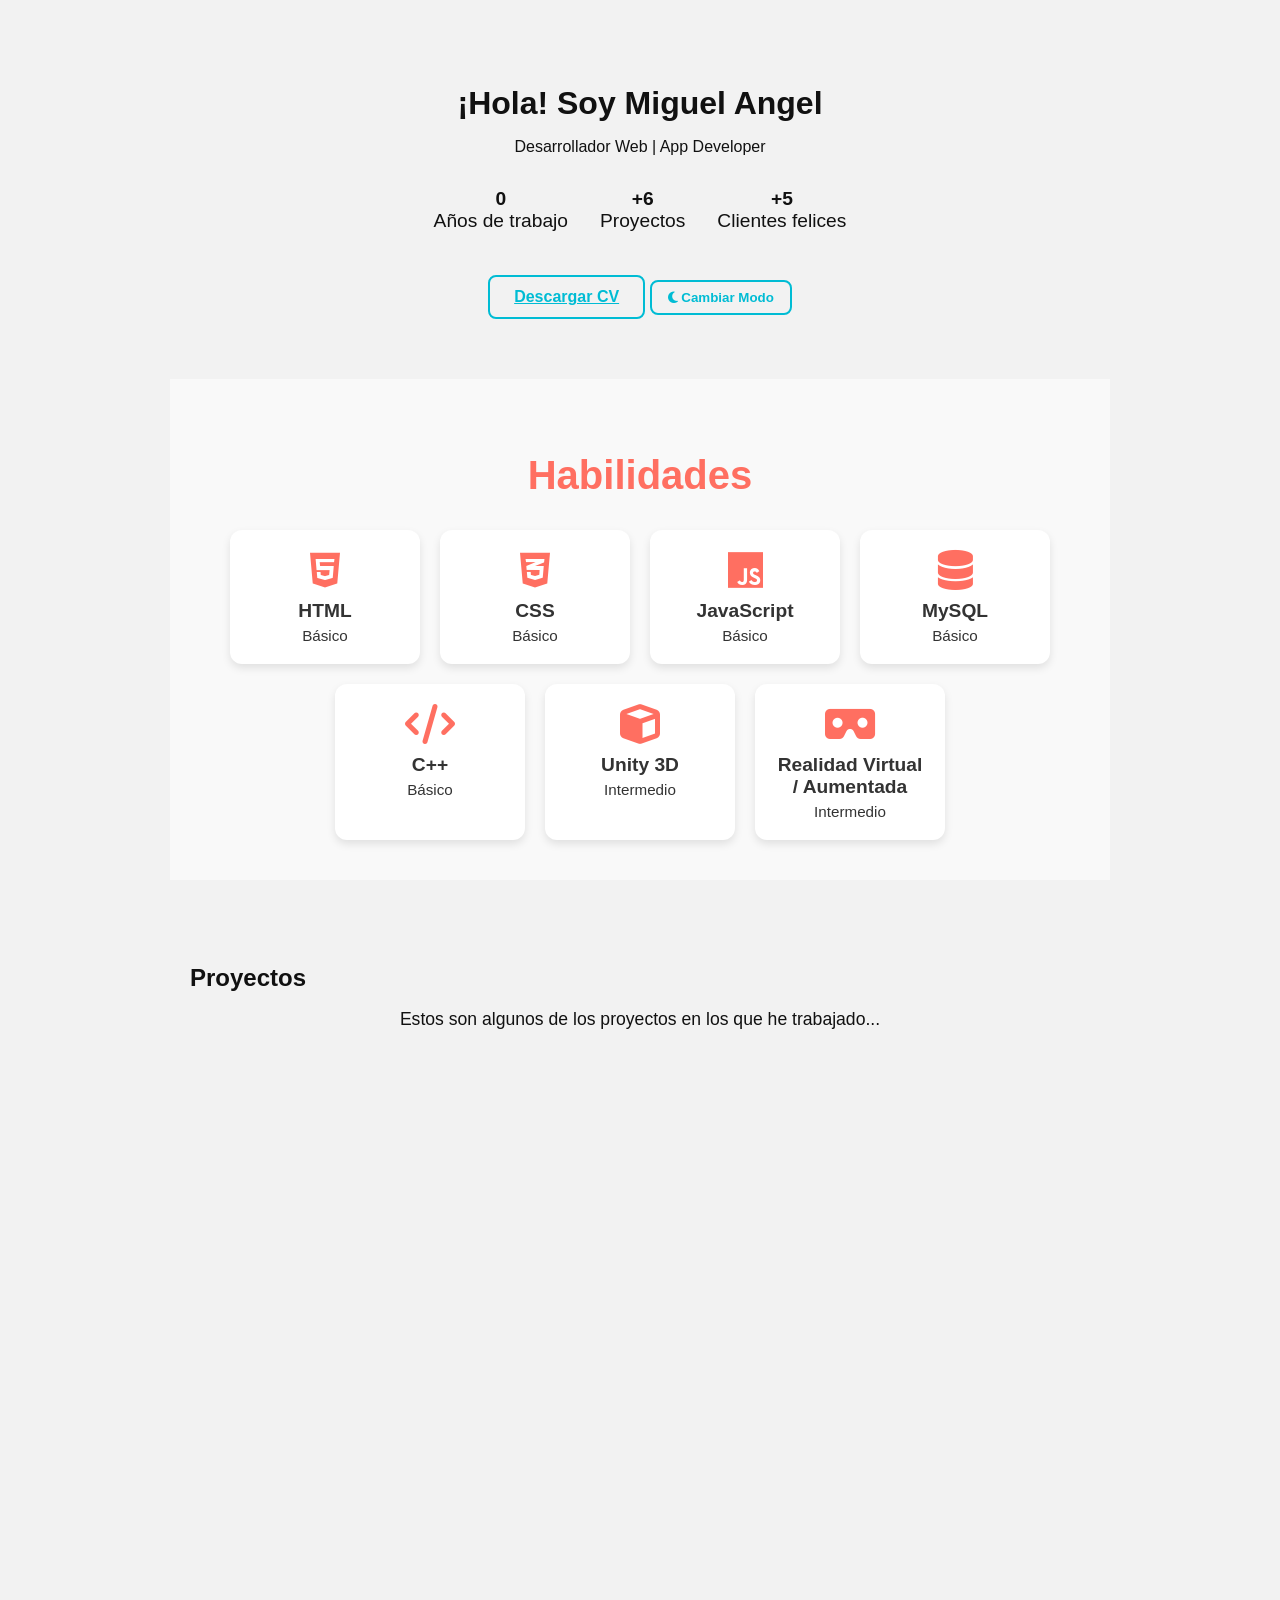
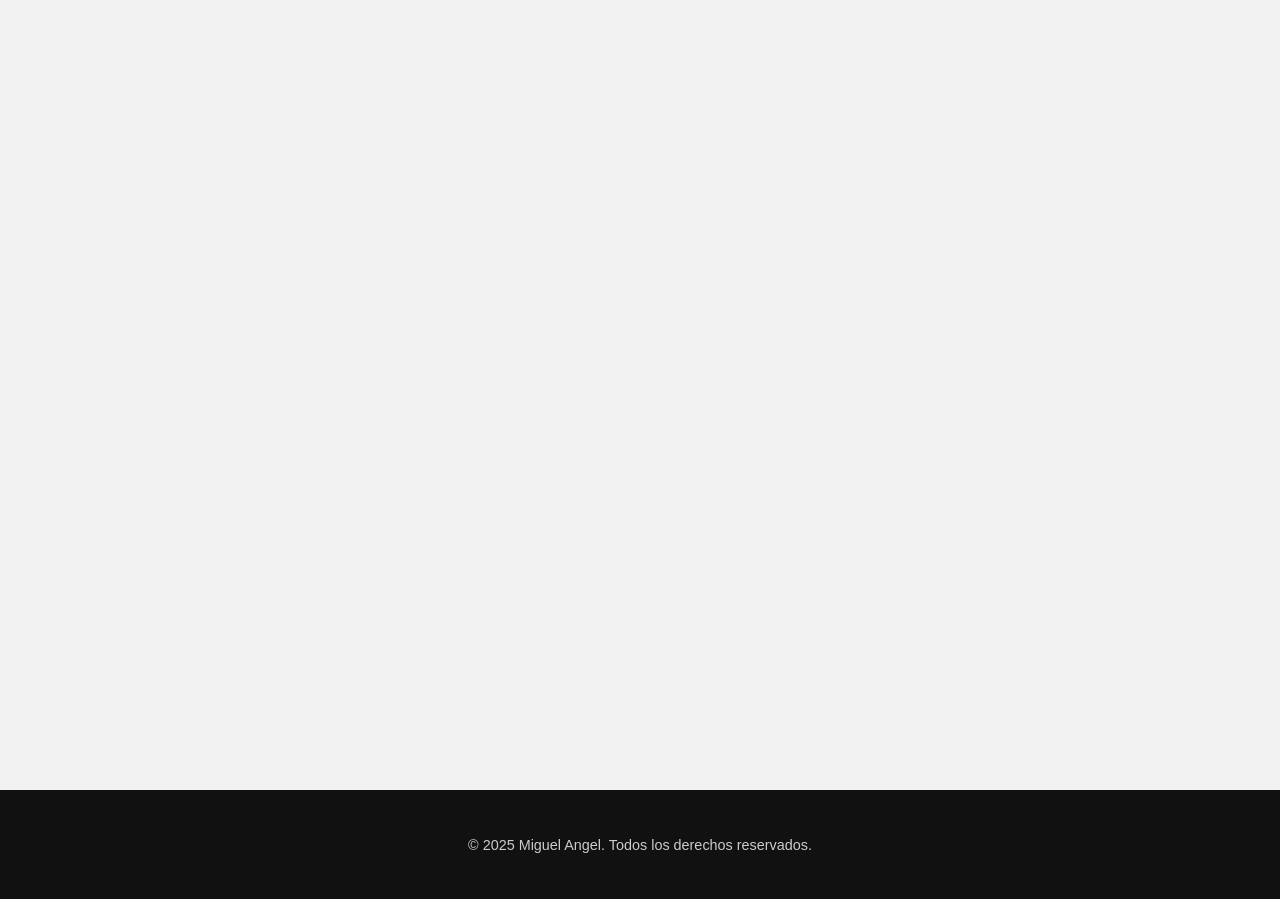
==== index.html @ 4f987057 "Rename Portafolio.html to index.html" ====
<!DOCTYPE html>
<html lang="es">
<head>
  <meta charset="UTF-8" />
  <meta name="viewport" content="width=device-width, initial-scale=1.0"/>
  <title>Mi Portafolio</title>
  <link rel="stylesheet" href="styles.css" />
  <link rel="stylesheet" href="https://cdnjs.cloudflare.com/ajax/libs/font-awesome/6.5.0/css/all.min.css">
</head>
<body class="light-mode">
  <header class="hero">
    <h1>¡Hola! Soy Miguel Angel</h1>
    <p>Desarrollador Web | App Developer</p>
    <div class="stats">
      <div><strong>0</strong><br>Años de trabajo</div>
      <div><strong>+6</strong><br>Proyectos</div>
      <div><strong>+5</strong><br>Clientes felices</div>
    </div>
    <a href="Curriculum Profesional.pdf" class="btn-cv" download>Descargar CV</a>
    <button id="themeToggle" class="toggle-theme"><i class="fas fa-moon"></i> Cambiar Modo</button>
  </header>

  <section class="skills" id="skills">
    <h2>Habilidades</h2>
    <div class="skills-container">
      <!-- Tus tarjetas de habilidades aquí -->
      <div class="skill-card"><i class="fab fa-html5 skill-icon"></i><h4>HTML</h4><p>Básico</p></div>
      <div class="skill-card"><i class="fab fa-css3-alt skill-icon"></i><h4>CSS</h4><p>Básico</p></div>
      <div class="skill-card"><i class="fab fa-js skill-icon"></i><h4>JavaScript</h4><p>Básico</p></div>
      <div class="skill-card"><i class="fas fa-database skill-icon"></i><h4>MySQL</h4><p>Básico</p></div>
      <div class="skill-card"><i class="fas fa-code skill-icon"></i><h4>C++</h4><p>Básico</p></div>
      <div class="skill-card"><i class="fas fa-cube skill-icon"></i><h4>Unity 3D</h4><p>Intermedio</p></div>
      <div class="skill-card"><i class="fas fa-vr-cardboard skill-icon"></i><h4>Realidad Virtual / Aumentada</h4><p>Intermedio</p></div>
    </div>
  </section>

  <section class="projects" id="projects">
    <h2>Proyectos</h2>
    <p class="projects-subtitle">Estos son algunos de los proyectos en los que he trabajado...</p>
    <div class="project-list">
      <!-- Proyecto 1 -->
      <div class="project-card">
        <div class="card-inner">
          <div class="card-front">
            <img src="img/pet.jpeg" alt="Aplicación PETLOVERS AR">
            <div class="project-info">
              <h3>Aplicación PETLOVERS AR</h3>
              <p>App AR con productos para mascotas.</p>
              <span>Tecnologías: Unity, AR Foundation</span>
            </div>
          </div>
          <div class="card-back">
            <img src="img/pet.jpeg" alt="Vista trasera del proyecto">
          </div>
        </div>
      </div>

      <!-- Proyecto 2 -->
      <div class="project-card">
        <div class="card-inner">
          <div class="card-front">
            <img src="img/petlovers.png" alt="PetLovers Web">
            <div class="project-info">
              <h3>Web Tienda Mascotas</h3>
              <p>Web desarrollada para productos de mascotas.</p>
              <span>Tecnologías: Html, CSS, JavaScript</span>
            </div>
          </div>
          <div class="card-back">
            <img src="img/petlovers.png" alt="Vista trasera">
          </div>
        </div>
      </div>

      <!-- Proyecto 3 -->
      <div class="project-card">
        <div class="card-inner">
          <div class="card-front">
            <img src="img/fantasmita.jpeg" alt="Juego 2D Fantasmita">
            <div class="project-info">
              <h3>Juego 2D Fantasmita</h3>
              <p>Recolecta diamantes en distintos niveles con dificultad progresiva.</p>
              <span>Tecnologías: Unity, C#</span>
            </div>
          </div>
          <div class="card-back">
            <img src="img/fantasmita.jpeg" alt="Vista trasera">
          </div>
        </div>
      </div>

      <!-- Proyecto 4 -->
      <div class="project-card">
        <div class="card-inner">
          <div class="card-front">
            <img src="img/gym.jpeg" alt="Gym Image Target">
            <div class="project-info">
              <h3>Gym Image Target</h3>
              <p>AR con modelo 3D en caminadora al escanear una imagen.</p>
              <span>Tecnologías: Unity, EasyAR</span>
            </div>
          </div>
          <div class="card-back">
            <img src="img/gym.jpeg" alt="Vista trasera">
          </div>
        </div>
      </div>

      <!-- Proyecto 5 -->
      <div class="project-card">
        <div class="card-inner">
          <div class="card-front">
            <img src="img/xv.png" alt="Tienda de Modas">
            <div class="project-info">
              <h3>Tienda de Modas</h3>
              <p>Página web básica para tienda de moda.</p>
              <span>Tecnologías: HTML, CSS, JavaScript</span>
            </div>
          </div>
          <div class="card-back">
            <img src="img/xv.png" alt="Vista trasera">
          </div>
        </div>
      </div>

      <!-- Proyecto 6 -->
      <div class="project-card">
        <div class="card-inner">
          <div class="card-front">
            <img src="img/shooter.png" alt="Shooter 3D Zombies">
            <div class="project-info">
              <h3>Shooter 3D Zombies</h3>
              <p>Juego FPS con oleadas de zombies y recolección de objetos.</p>
              <span>Tecnologías: Unity, C#, XRToolkit</span>
            </div>
          </div>
          <div class="card-back">
            <img src="img/shooter.png" alt="Vista trasera">
          </div>
        </div>
      </div>
    </div>
  </section>

  <footer>
    <p>&copy; 2025 Miguel Angel. Todos los derechos reservados.</p>
  </footer>

  <script src="script.js"></script>
</body>
</html>
---- styles.css ----
:root {
  --bg-color-light: #ffffff;
  --text-color-light: #111;
  --accent-color-light: #00bcd4;

  --bg-color-dark: #0d0d0d;
  --text-color-dark: #f0f0f0;
  --accent-color-dark: #00ffe7;

  --transition: 0.4s ease;
}

body {
  margin: 0;
  font-family: 'Segoe UI', sans-serif;
  background-color: var(--bg-color-light);
  color: var(--text-color-light);
  transition: background-color var(--transition), color var(--transition);
}

body.dark-mode {
  background-color: var(--bg-color-dark);
  color: var(--text-color-dark);
}

body.light-mode {
  background-color: #f2f2f2;
  color: var(--text-color-light);
}

/* Títulos */
h1, h2, h3 {
  margin-bottom: 0.5rem;
}

body.dark-mode h1, 
body.dark-mode h2, 
body.dark-mode h3 {
  color: var(--accent-color-dark);
  text-shadow: 0 0 10px var(--accent-color-dark);
}

/* Botones */
.btn-cv, .toggle-theme {
  margin-top: 1rem;
  padding: 0.7rem 1.5rem;
  border: 2px solid var(--accent-color-light);
  background: transparent;
  color: var(--accent-color-light);
  font-weight: bold;
  border-radius: 8px;
  cursor: pointer;
  transition: all var(--transition);
}

body.dark-mode .btn-cv,
body.dark-mode .toggle-theme {
  background-color: var(--accent-color-dark);
  color: #000;
  border: 1px solid var(--accent-color-dark);
  box-shadow: 0 0 10px var(--accent-color-dark), 0 0 20px var(--accent-color-dark);
}

.btn-cv:hover,
.toggle-theme:hover {
  box-shadow: 0 0 12px var(--accent-color-light);
}

body.dark-mode .btn-cv:hover,
body.dark-mode .toggle-theme:hover {
  box-shadow: 0 0 12px var(--accent-color-dark);
}

.toggle-theme {
  padding: 0.5rem 1rem;
}

/* Hero */
.hero {
  text-align: center;
  padding: 4rem 1rem;
}

/* Stats */
.stats {
  display: flex;
  justify-content: center;
  gap: 2rem;
  margin: 2rem 0;
}

.stats div {
  font-size: 1.2rem;
}

/* Secciones */
section {
  padding: 3rem 1rem;
  max-width: 900px;
  margin: auto;
}

/* Skills */
.skills {
  padding: 40px 20px;
  background-color: var(--bg-color);
  color: var(--text-color);
  text-align: center;
}

.skills h2 {
  font-size: 2.5rem;
  margin-bottom: 2rem;
  color: var(--accent-color);
}

.skills-container {
  display: flex;
  flex-wrap: wrap;
  justify-content: center;
  gap: 20px;
}

.skill-card {
  background-color: var(--card-color);
  color: var(--text-color);
  border-radius: 12px;
  box-shadow: 0 4px 8px rgba(0, 0, 0, 0.1);
  width: 150px;
  padding: 20px;
  text-align: center;
  transition: transform 0.3s ease, background-color 0.3s ease;
}

.skill-card:hover {
  transform: translateY(-5px);
  background-color: var(--accent-color);
  color: var(--bg-color);
}

.skill-icon {
  font-size: 2.5rem;
  margin-bottom: 10px;
  color: var(--accent-color);
}

.skill-card h4 {
  font-size: 1.2rem;
  margin: 0;
}

.skill-card p {
  margin: 5px 0 0;
  font-size: 0.95rem;
}

/* Proyectos */
.projects {
  padding: 4rem 2rem;
}

.projects-subtitle {
  text-align: center;
  margin-bottom: 2rem;
  font-size: 1.1rem;
}

.project-list {
  display: grid;
  grid-template-columns: repeat(auto-fit, minmax(300px, 1fr));
  gap: 2rem;
}

.project-card {
  width: 300px;
  height: 400px;
  perspective: 1000px;
  cursor: pointer;
  margin: 0 auto;
}

.card-inner {
  position: relative;
  width: 100%;
  height: 100%;
  transition: transform 0.8s;
  transform-style: preserve-3d;
}

.project-card.flip .card-inner {
  transform: rotateY(180deg);
}

.card-front, .card-back {
  position: absolute;
  width: 100%;
  height: 100%;
  backface-visibility: hidden;
  border-radius: 10px;
  overflow: hidden;
  box-shadow: 0 4px 10px rgba(0, 0, 0, 0.2);
}

.card-front {
  background-color: var(--card-color);
  color: var(--text-color);
  z-index: 2;
}

.card-front img {
  width: 100%;
  height: 200px;
  object-fit: cover;
}

.card-front h3,
.card-front p,
.card-front .tech {
  color: inherit;
}

body.dark-mode .card-front {
  background-color: #1a1a1a;
}

.card-back {
  background: #111;
  color: white;
  transform: rotateY(180deg);
  display: flex;
  align-items: center;
  justify-content: center;
}

.card-back img {
  max-width: 100%;
  max-height: 100%;
  object-fit: contain;
}

.project-card .tech {
  display: block;
  font-size: 0.85rem;
  margin-top: 0.5rem;
  color: var(--accent-color);
}

.project-link {
  display: inline-block;
  margin-top: 1rem;
  text-decoration: none;
  color: inherit;
  border: 1px solid currentColor;
  padding: 0.4rem 1rem;
  border-radius: 8px;
  transition: background 0.3s;
}

.project-link:hover {
  background: currentColor;
  color: #000;
}

/* Footer */
footer {
  text-align: center;
  padding: 2rem;
  font-size: 0.9rem;
  background-color: #111;
  color: #ccc;
}

/* Variables por tema */
body.light-mode {
  --bg-color: #f9f9f9;
  --text-color: #333;
  --card-color: #fff;
  --accent-color: #ff6f61;
}

body.dark-mode {
  --bg-color: #121212;
  --text-color: #f1f1f1;
  --card-color: #1e1e1e;
  --accent-color: #ffcc70;
}
section {
  text-align: justify;
}
.project-info {
  text-align: justify;
}
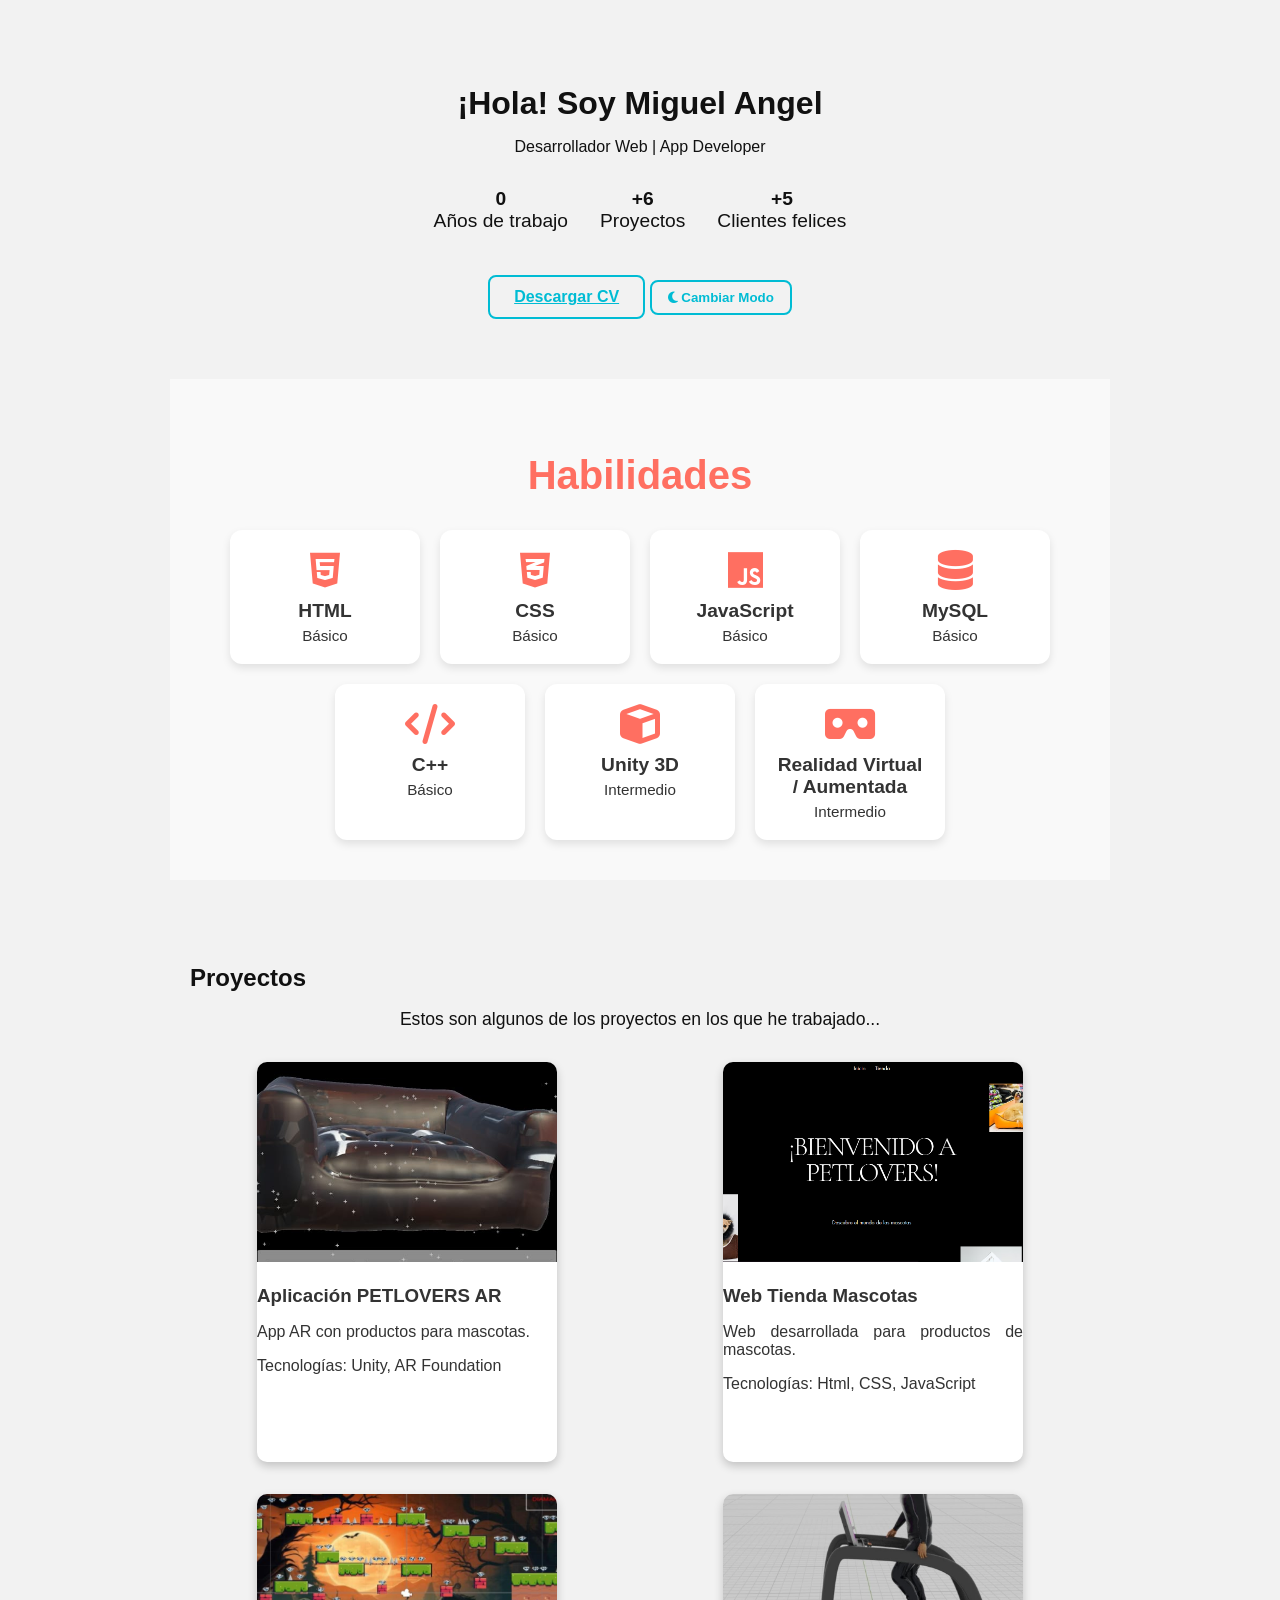
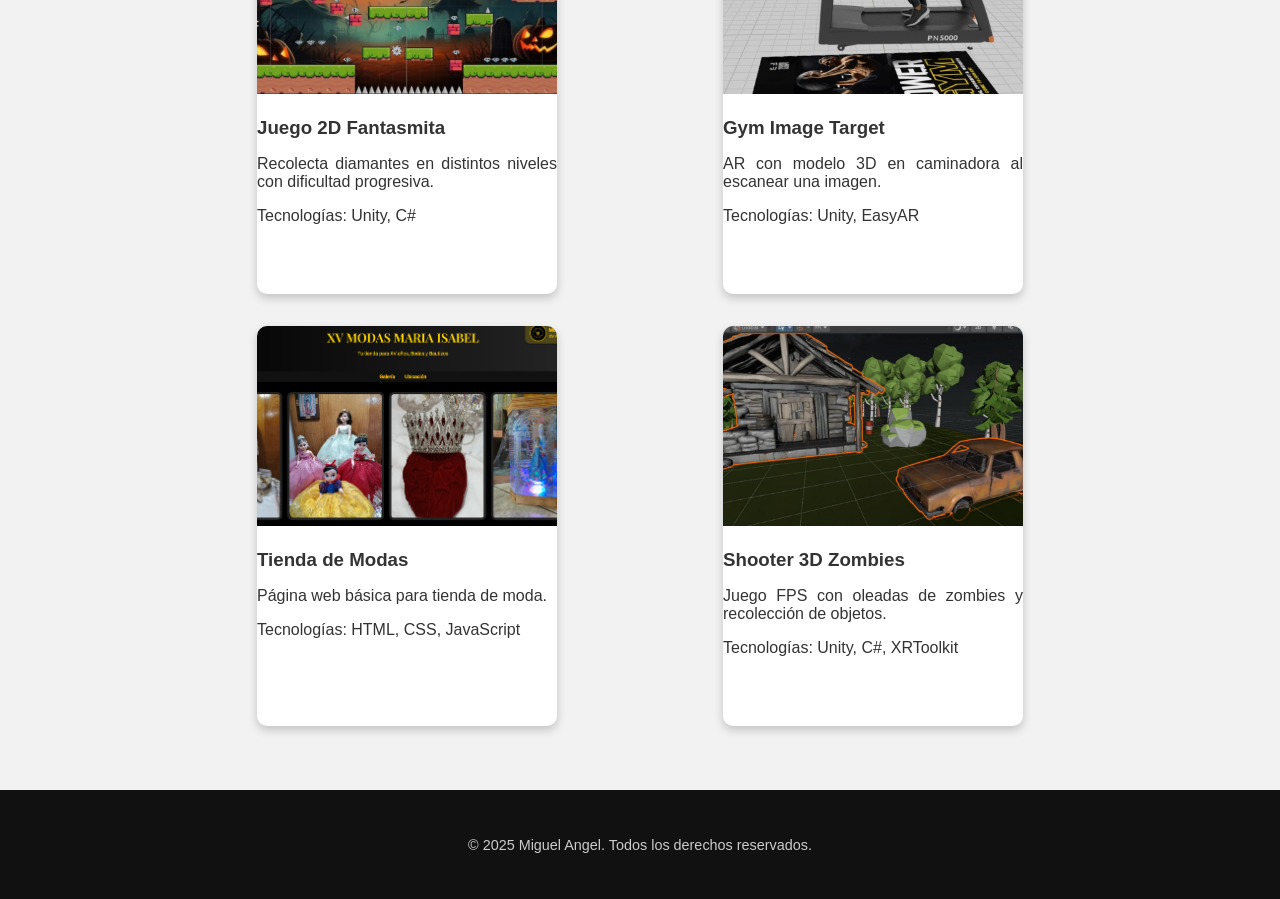
==== commit 12d6c1b8: "Update CV download link in index.html" ====
--- a/index.html
+++ b/index.html
@@ -16,7 +16,7 @@
       <div><strong>+6</strong><br>Proyectos</div>
       <div><strong>+5</strong><br>Clientes felices</div>
     </div>
-    <a href="Curriculum Profesional.pdf" class="btn-cv" download>Descargar CV</a>
+    <a href="CV.pdf" class="btn-cv" download>Descargar CV</a>
     <button id="themeToggle" class="toggle-theme"><i class="fas fa-moon"></i> Cambiar Modo</button>
   </header>
 
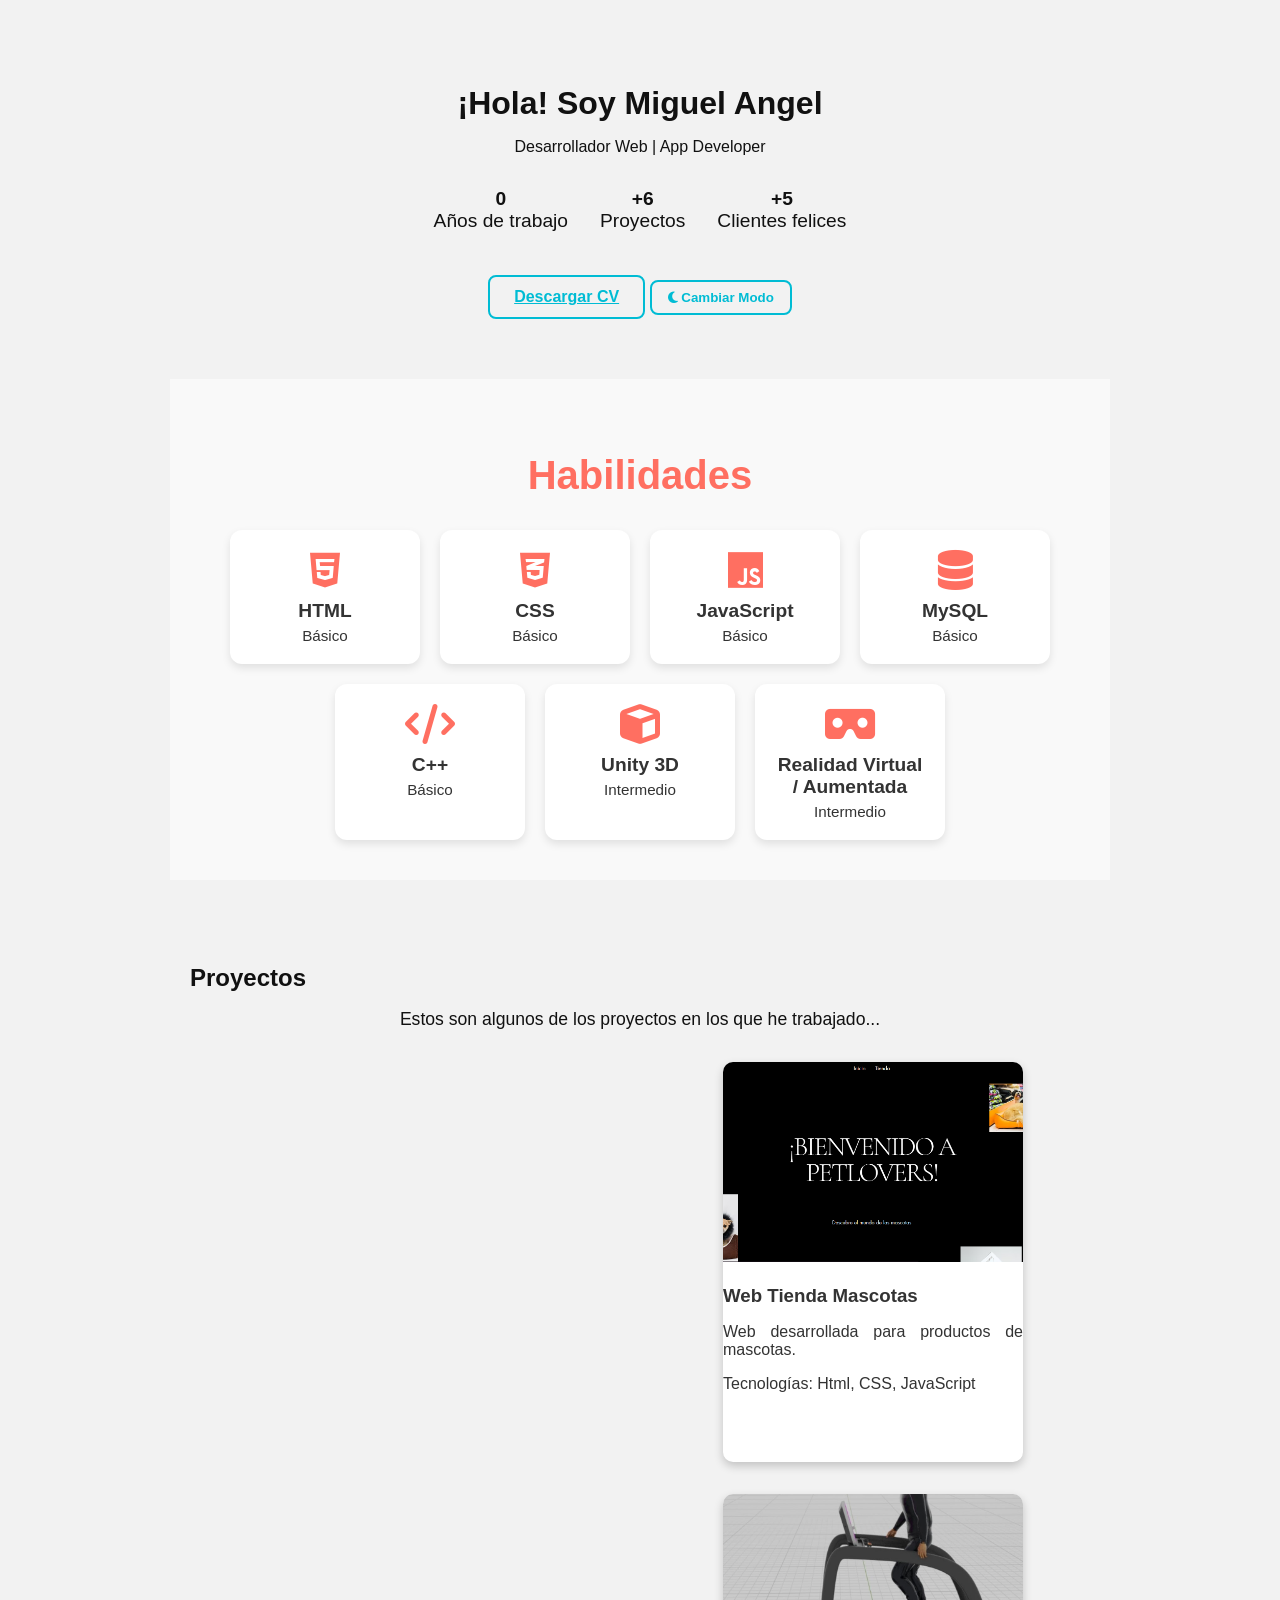
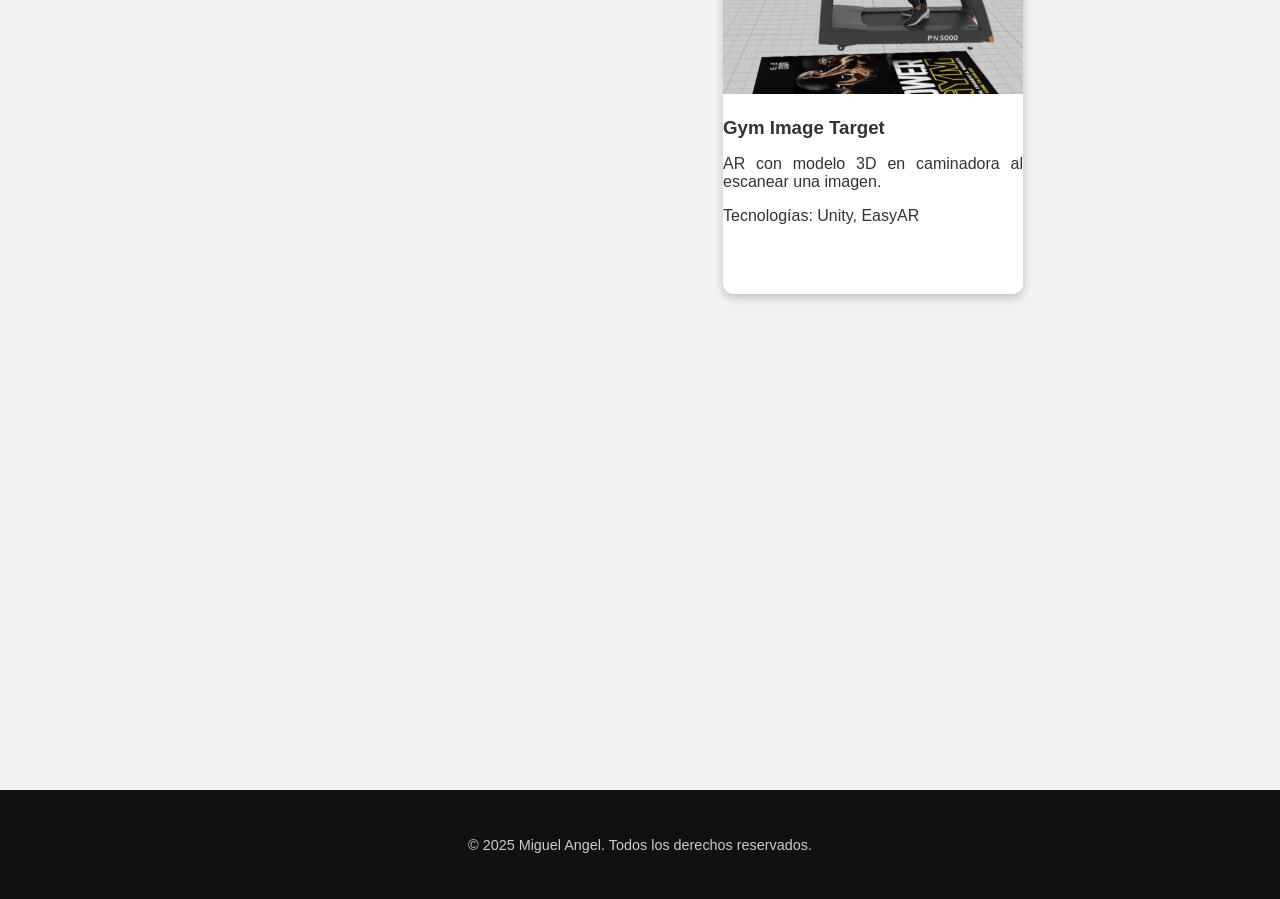
==== commit b08bb4c8: "Update CV link to new PDF file" ====
--- a/index.html
+++ b/index.html
@@ -16,7 +16,7 @@
       <div><strong>+6</strong><br>Proyectos</div>
       <div><strong>+5</strong><br>Clientes felices</div>
     </div>
-    <a href="CV.pdf" class="btn-cv" download>Descargar CV</a>
+    <a href="CV1.pdf" class="btn-cv" download>Descargar CV</a>
     <button id="themeToggle" class="toggle-theme"><i class="fas fa-moon"></i> Cambiar Modo</button>
   </header>
 
